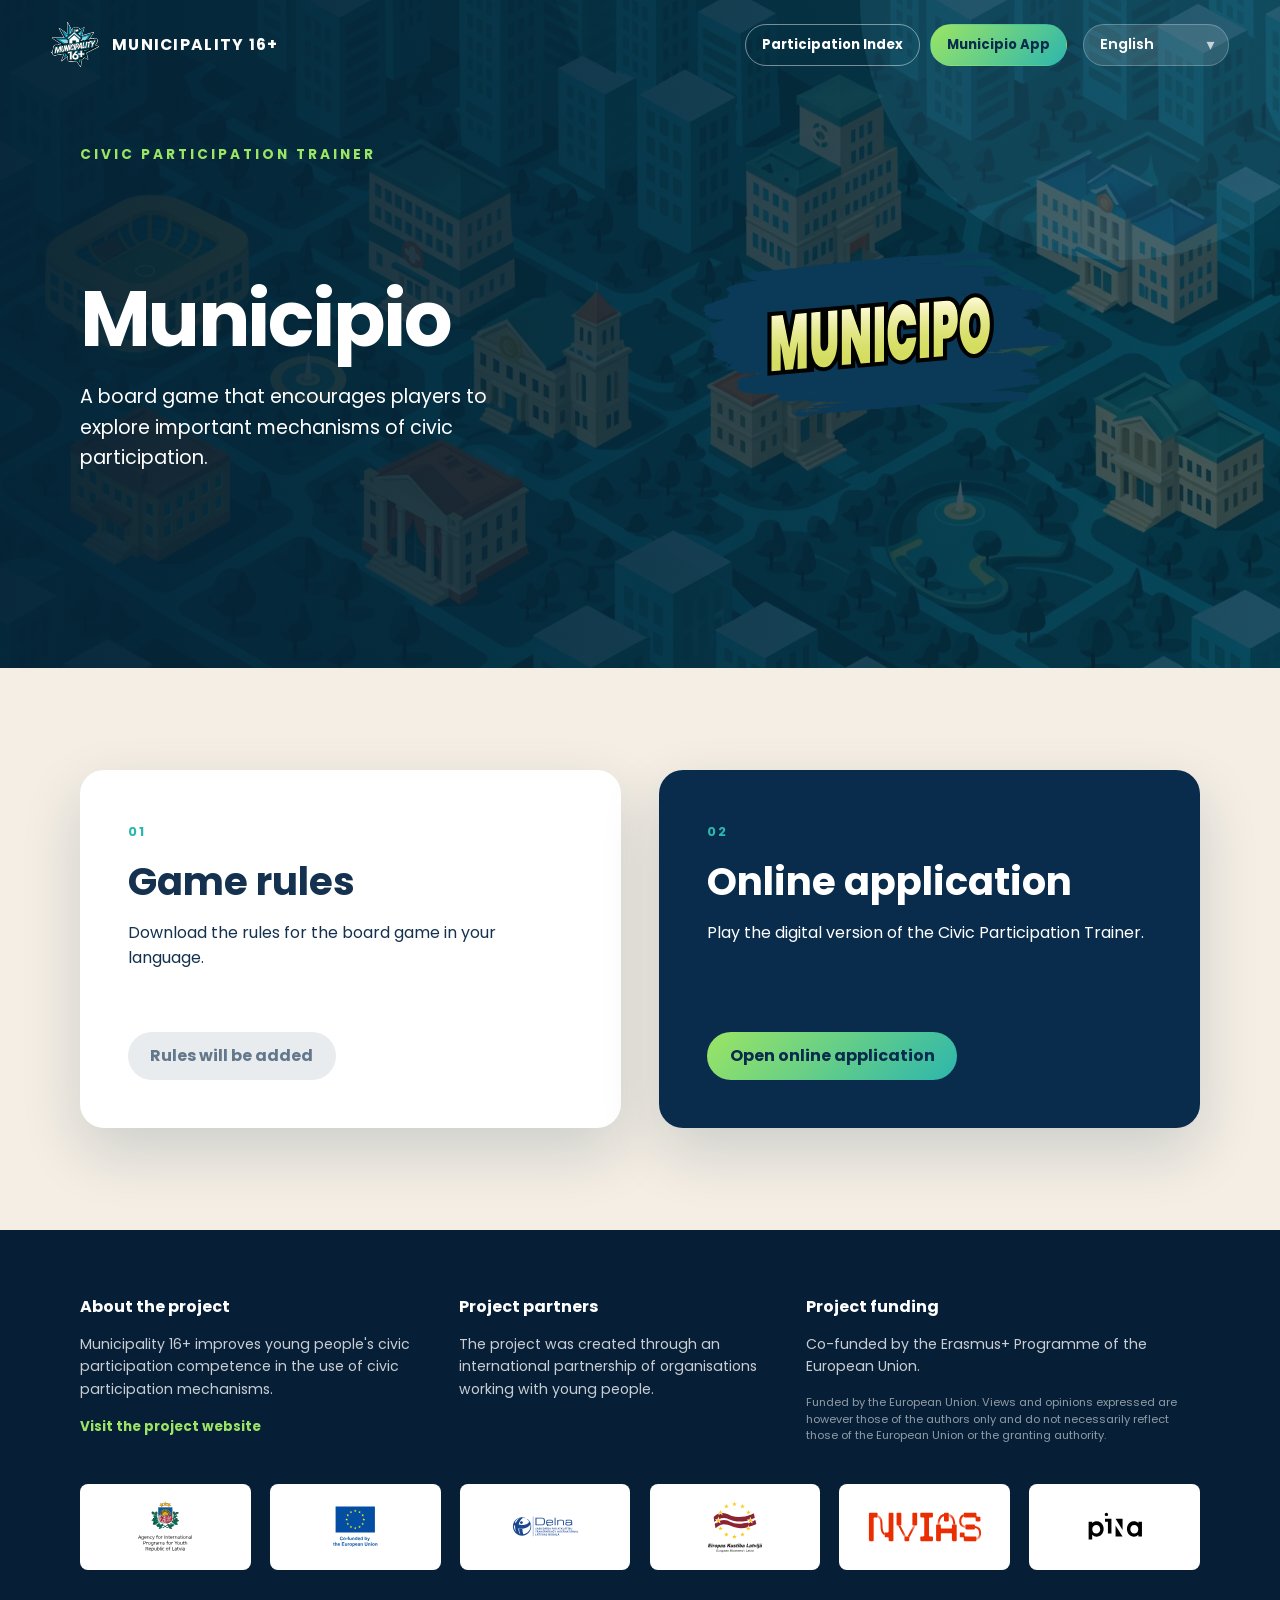
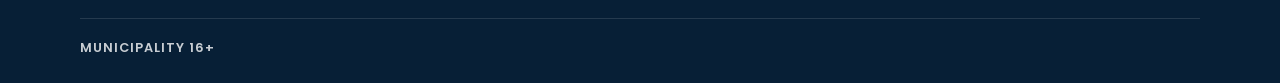
==== public/game.html @ 39b4b6cd "Redesign - simple routing" ====
<!DOCTYPE html>
<html lang="en">
  <head>
    <meta charset="UTF-8" />
    <meta name="viewport" content="width=device-width, initial-scale=1.0" />
    <meta
      name="description"
      content="Civic Participation Trainer board game and online application."
    />
    <title>Civic Participation Trainer | Municipality 16+</title>
    <link rel="preconnect" href="https://fonts.googleapis.com" />
    <link rel="preconnect" href="https://fonts.gstatic.com" crossorigin />
    <link
      href="https://fonts.googleapis.com/css2?family=Poppins:wght@300;400;600;700&display=swap"
      rel="stylesheet"
    />
    <link rel="stylesheet" href="assets/css/styles.css" />
    <link rel="icon" href="assets/img/favicon.svg" type="image/svg+xml" />
  </head>
  <body data-page="game">
    <header class="site-header">
      <a class="brand" href="index.html" aria-label="Municipality 16+">
        <img id="project-logo" src="assets/img/logo.svg" alt="" />
        <strong>Municipality 16+</strong>
      </a>

      <div class="header-actions">
        <nav class="tool-nav" aria-label="Project tools">
          <a
            class="header-button participation-link"
            href="https://participationindex.eu/en"
            target="_blank"
            rel="noopener"
            data-i18n="indexNav"
          ></a>
          <a
            class="header-button header-button-primary"
            href="https://app.municipality16plus.eu/"
            target="_blank"
            rel="noopener"
            data-i18n="appNav"
          ></a>
        </nav>
        <label class="language-selector">
          <span class="sr-only" id="language-label">Language</span>
          <select id="language-switcher" aria-labelledby="language-label">
            <option value="en">English</option>
            <option value="cs">Čeština</option>
            <option value="lv">Latviešu</option>
            <option value="sl">Slovenščina</option>
          </select>
        </label>
      </div>
    </header>

    <main>
      <section class="hero game-hero">
        <div class="container hero-copy">
          <p class="eyebrow" data-i18n="gameLabel"></p>
          <div class="game-hero-layout">
            <div>
              <h1 data-i18n="gameName"></h1>
              <p class="hero-lead" data-i18n="gameDetail"></p>
            </div>
            <img
              class="game-title-art"
              id="game-title-art"
              src="assets/img/title-municipo.svg"
              alt=""
            />
          </div>
        </div>
      </section>

      <section class="game-options">
        <div class="container option-grid">
          <article class="option-card">
            <span class="option-number">01</span>
            <h2 data-i18n="rulesTitle"></h2>
            <p data-i18n="rulesText"></p>
            <a class="button is-disabled" id="rules-link" aria-disabled="true">
              <span data-i18n="rulesUnavailable"></span>
            </a>
          </article>

          <article class="option-card option-card-featured">
            <span class="option-number">02</span>
            <h2 data-i18n="appTitle"></h2>
            <p data-i18n="appText"></p>
            <a
              class="button"
              href="https://app.municipality16plus.eu/"
              target="_blank"
              rel="noopener"
              data-i18n="appAction"
            ></a>
          </article>
        </div>
      </section>
    </main>

    <footer class="footer">
      <div class="container footer-grid">
        <section>
          <h2 data-i18n="aboutProjectTitle"></h2>
          <p data-i18n="aboutProjectText"></p>
          <a
            class="footer-link"
            href="https://youth.delna.lv/"
            target="_blank"
            rel="noopener"
            data-i18n="projectLink"
          ></a>
        </section>
        <section>
          <h2 data-i18n="partnersTitle"></h2>
          <p data-i18n="partnersText"></p>
        </section>
        <section class="funding">
          <h2 data-i18n="fundingTitle"></h2>
          <p data-i18n="fundingText"></p>
          <small data-i18n="fundingDisclaimer"></small>
        </section>
      </div>
      <div class="container logo-strip" aria-label="Project partners and funding">
        <img src="assets/img/logo_01.svg" alt="Agency for International Programs for Youth" />
        <img src="assets/img/logo_02.svg" alt="European Union" />
        <img src="assets/img/logo_03.svg" alt="Transparency International Latvia – Delna" />
        <img src="assets/img/logo_04.svg" alt="European Movement Latvia" />
        <img class="logo-wide" src="assets/img/Nvias_R.svg" alt="NVIAS" />
        <img src="assets/img/logo_06.svg" alt="PiNA" />
      </div>
      <div class="container footer-bottom">Municipality 16+</div>
    </footer>

    <script src="assets/js/main.js" type="module"></script>
  </body>
</html>
---- public/assets/css/styles.css ----
:root {
  --navy: #092c4c;
  --blue: #1769aa;
  --teal: #2db6ad;
  --lime: #9be564;
  --cream: #fffaf3;
  --sand: #f4eee4;
  --white: #ffffff;
  --text: #14314f;
  --muted: #5b7186;
  --shadow: 0 24px 60px rgba(9, 44, 76, 0.16);
}

* {
  box-sizing: border-box;
}

html {
  scroll-behavior: smooth;
}

body {
  margin: 0;
  background: var(--cream);
  color: var(--text);
  font-family: 'Poppins', system-ui, sans-serif;
  line-height: 1.6;
}

img {
  display: block;
  max-width: 100%;
}

a {
  color: inherit;
}

.container {
  width: min(1120px, 92vw);
  margin-inline: auto;
}

.site-header {
  position: absolute;
  z-index: 10;
  top: 0;
  left: 0;
  display: flex;
  width: 100%;
  align-items: center;
  justify-content: space-between;
  gap: 1rem;
  padding: 1.4rem clamp(1.5rem, 4vw, 4rem);
  color: var(--white);
}

.brand {
  display: flex;
  align-items: center;
  gap: 0.8rem;
  color: inherit;
  text-decoration: none;
  text-transform: uppercase;
  letter-spacing: 0.08em;
}

.brand img {
  width: 48px;
  height: 45px;
  object-fit: contain;
}

.brand strong {
  font-size: 0.98rem;
}

.header-actions {
  display: flex;
  align-items: center;
  gap: 1rem;
}

.tool-nav {
  display: flex;
  gap: 0.6rem;
}

.header-button {
  display: inline-flex;
  min-height: 42px;
  align-items: center;
  border: 1px solid rgba(255, 255, 255, 0.45);
  border-radius: 999px;
  padding: 0.5rem 1rem;
  color: var(--white);
  font-size: 0.82rem;
  font-weight: 700;
  text-decoration: none;
}

.header-button:hover,
.header-button:focus-visible {
  background: rgba(255, 255, 255, 0.14);
}

.header-button-primary {
  border-color: transparent;
  background: linear-gradient(135deg, var(--lime), var(--teal));
  color: var(--navy);
}

.language-selector {
  position: relative;
}

.language-selector::after {
  content: '▾';
  position: absolute;
  top: 50%;
  right: 0.9rem;
  color: rgba(255, 255, 255, 0.7);
  pointer-events: none;
  transform: translateY(-50%);
}

.language-selector select {
  border: 1px solid rgba(255, 255, 255, 0.25);
  border-radius: 999px;
  outline: none;
  appearance: none;
  background: rgba(255, 255, 255, 0.12);
  color: var(--white);
  font: inherit;
  font-size: 0.9rem;
  font-weight: 600;
  padding: 0.55rem 2.2rem 0.55rem 1rem;
}

.language-selector option {
  color: var(--navy);
}

.hero {
  position: relative;
  min-height: 520px;
  display: grid;
  place-items: center;
  overflow: hidden;
  background:
    radial-gradient(circle at 8% 85%, rgba(155, 229, 100, 0.3), transparent 25%),
    linear-gradient(135deg, var(--navy), #124f80 58%, var(--teal));
  color: var(--white);
}

.home-hero {
  min-height: 650px;
  background:
    linear-gradient(90deg, rgba(5, 34, 53, 0.94) 0%, rgba(5, 34, 53, 0.72) 48%, rgba(5, 34, 53, 0.18) 100%),
    url('../img/m16background.png') center / cover no-repeat;
}

.hero::before {
  content: '';
  position: absolute;
  width: 520px;
  height: 520px;
  top: -260px;
  right: -100px;
  border-radius: 50%;
  background: rgba(123, 214, 255, 0.1);
}

.hero-copy {
  position: relative;
  z-index: 1;
  padding-block: 9rem 6rem;
}

.home-hero .hero-copy h1 {
  max-width: 700px;
}

.hero-copy h1 {
  max-width: 900px;
  margin: 0;
  font-size: clamp(2.5rem, 6vw, 5rem);
  line-height: 1.02;
  letter-spacing: -0.035em;
}

.eyebrow {
  margin: 0 0 1rem;
  color: var(--lime);
  font-size: 0.85rem;
  font-weight: 700;
  letter-spacing: 0.22em;
  text-transform: uppercase;
}

.hero-lead {
  max-width: 680px;
  margin: 1.5rem 0 0;
  font-size: clamp(1.05rem, 1.5vw, 1.25rem);
}

.gateway {
  position: relative;
  z-index: 2;
  margin-top: -130px;
  padding: 0 0 clamp(4rem, 8vw, 7rem);
  background: transparent;
}

.gateway::before {
  content: '';
  position: absolute;
  z-index: -1;
  top: 130px;
  right: 0;
  bottom: 0;
  left: 0;
  background: var(--sand);
}

.gateway-grid,
.option-grid {
  display: grid;
  grid-template-columns: repeat(2, minmax(0, 1fr));
  gap: clamp(1.4rem, 3vw, 2.5rem);
}

.gateway-card {
  position: relative;
  display: flex;
  min-height: 390px;
  flex-direction: column;
  overflow: hidden;
  border-radius: 28px;
  background: var(--white);
  color: var(--text);
  text-decoration: none;
  box-shadow: var(--shadow);
  transition: transform 180ms ease, box-shadow 180ms ease;
}

.gateway-card-image {
  width: 100%;
  height: 210px;
  border-top: 1px solid rgba(9, 44, 76, 0.08);
  object-fit: cover;
}

.gateway-card-content {
  display: flex;
  min-height: 250px;
  flex: 1;
  flex-direction: column;
  padding: clamp(1.5rem, 3vw, 2.25rem);
}

.gateway-card::after {
  content: '';
  position: absolute;
  right: -3rem;
  bottom: -5rem;
  width: 220px;
  height: 220px;
  border-radius: 50%;
  opacity: 0.12;
  background: currentColor;
}

.gateway-card:hover,
.gateway-card:focus-visible {
  transform: translateY(-6px);
  box-shadow: 0 30px 70px rgba(9, 44, 76, 0.22);
}

.gateway-card-index {
  border-top: 8px solid var(--blue);
}

.gateway-card-game {
  border-top: 8px solid var(--teal);
}

.card-label {
  color: var(--blue);
  font-size: 0.78rem;
  font-weight: 700;
  letter-spacing: 0.14em;
  text-transform: uppercase;
}

.gateway-card h2 {
  max-width: 12ch;
  margin: 1rem 0;
  font-size: clamp(2rem, 3.5vw, 3.2rem);
  line-height: 1.08;
}

.gateway-card p {
  max-width: 42ch;
  margin: 0;
  color: var(--muted);
}

.card-action {
  margin-top: auto;
  padding-top: 2rem;
  color: var(--blue);
  font-weight: 700;
}

.card-action::after {
  content: ' →';
}

.game-hero {
  min-height: 560px;
  background:
    linear-gradient(90deg, rgba(5, 34, 53, 0.96), rgba(5, 34, 53, 0.7)),
    url('../img/m16background.png') center / cover no-repeat;
}

.game-hero-layout {
  display: grid;
  grid-template-columns: minmax(0, 0.85fr) minmax(320px, 1.15fr);
  align-items: center;
  gap: 3rem;
}

.game-title-art {
  width: 100%;
  max-height: 390px;
  object-fit: contain;
}

.game-options {
  padding: clamp(4rem, 8vw, 7rem) 0;
  background: var(--sand);
}

.option-card {
  min-height: 330px;
  border-radius: 24px;
  padding: clamp(2rem, 4vw, 3rem);
  background: var(--white);
  box-shadow: var(--shadow);
}

.option-card-featured {
  background: var(--navy);
  color: var(--white);
}

.option-number {
  color: var(--teal);
  font-size: 0.8rem;
  font-weight: 700;
  letter-spacing: 0.14em;
}

.option-card h2 {
  margin: 1rem 0;
  font-size: clamp(1.8rem, 3vw, 2.7rem);
  line-height: 1.15;
}

.option-card p {
  min-height: 5rem;
  margin-bottom: 2rem;
}

.button {
  display: inline-flex;
  min-height: 48px;
  align-items: center;
  justify-content: center;
  border-radius: 999px;
  padding: 0.7rem 1.4rem;
  background: linear-gradient(135deg, var(--lime), var(--teal));
  color: var(--navy);
  font-weight: 700;
  text-decoration: none;
}

.button:hover,
.button:focus-visible {
  filter: brightness(1.04);
}

.button.is-disabled {
  background: #e8ecef;
  color: #63788b;
  cursor: default;
}

.footer {
  padding: 4rem 0 1.5rem;
  background: #071f36;
  color: rgba(255, 255, 255, 0.78);
}

.footer-grid {
  display: grid;
  grid-template-columns: 1.1fr 1fr 1.25fr;
  gap: 2rem;
}

.footer h2 {
  margin: 0 0 0.8rem;
  color: var(--white);
  font-size: 1rem;
}

.footer p {
  margin: 0;
  font-size: 0.88rem;
}

.footer-link {
  display: inline-block;
  margin-top: 1rem;
  color: var(--lime);
  font-size: 0.84rem;
  font-weight: 700;
  text-decoration: none;
}

.footer-link:hover,
.footer-link:focus-visible {
  text-decoration: underline;
}

.footer small {
  display: block;
  margin-top: 1rem;
  color: rgba(255, 255, 255, 0.55);
  font-size: 0.7rem;
  line-height: 1.5;
}

.logo-strip {
  display: grid;
  grid-template-columns: repeat(6, minmax(90px, 1fr));
  align-items: center;
  gap: clamp(0.6rem, 1.5vw, 1.2rem);
  margin-top: 2.5rem;
}

.logo-strip img {
  width: 100%;
  height: 86px;
  border-radius: 8px;
  object-fit: contain;
  background: var(--white);
}

.logo-strip .logo-wide {
  padding: 1rem 0.7rem;
}

.footer-bottom {
  margin-top: 3rem;
  padding-top: 1.2rem;
  border-top: 1px solid rgba(255, 255, 255, 0.12);
  font-size: 0.8rem;
  font-weight: 600;
  letter-spacing: 0.08em;
  text-transform: uppercase;
}

.sr-only {
  position: absolute;
  width: 1px;
  height: 1px;
  padding: 0;
  margin: -1px;
  overflow: hidden;
  clip: rect(0, 0, 0, 0);
  white-space: nowrap;
  border: 0;
}

@media (max-width: 760px) {
  .site-header {
    align-items: flex-start;
  }

  .brand strong {
    display: none;
  }

  .header-actions {
    align-items: flex-end;
    flex-direction: column;
    gap: 0.4rem;
  }

  .tool-nav {
    order: 2;
  }

  .header-button {
    padding-inline: 0.75rem;
    font-size: 0.74rem;
  }

  .hero {
    min-height: 500px;
  }

  .home-hero {
    min-height: 590px;
    background-position: 58% center;
  }

  .game-hero-layout {
    grid-template-columns: 1fr;
    gap: 1.5rem;
  }

  .game-title-art {
    max-height: 260px;
  }

  .gateway-grid,
  .option-grid {
    grid-template-columns: 1fr;
  }

  .gateway {
    margin-top: -80px;
  }

  .gateway::before {
    top: 80px;
  }

  .gateway-card {
    min-height: 320px;
  }

  .gateway-card-image {
    height: 190px;
  }

  .footer-grid {
    grid-template-columns: 1fr;
  }

  .logo-strip {
    grid-template-columns: repeat(3, minmax(80px, 1fr));
  }
}

@media (max-width: 440px) {
  .logo-strip {
    grid-template-columns: repeat(2, minmax(80px, 1fr));
  }
}

@media (prefers-reduced-motion: reduce) {
  *,
  *::before,
  *::after {
    scroll-behavior: auto !important;
    transition-duration: 0.01ms !important;
  }
}
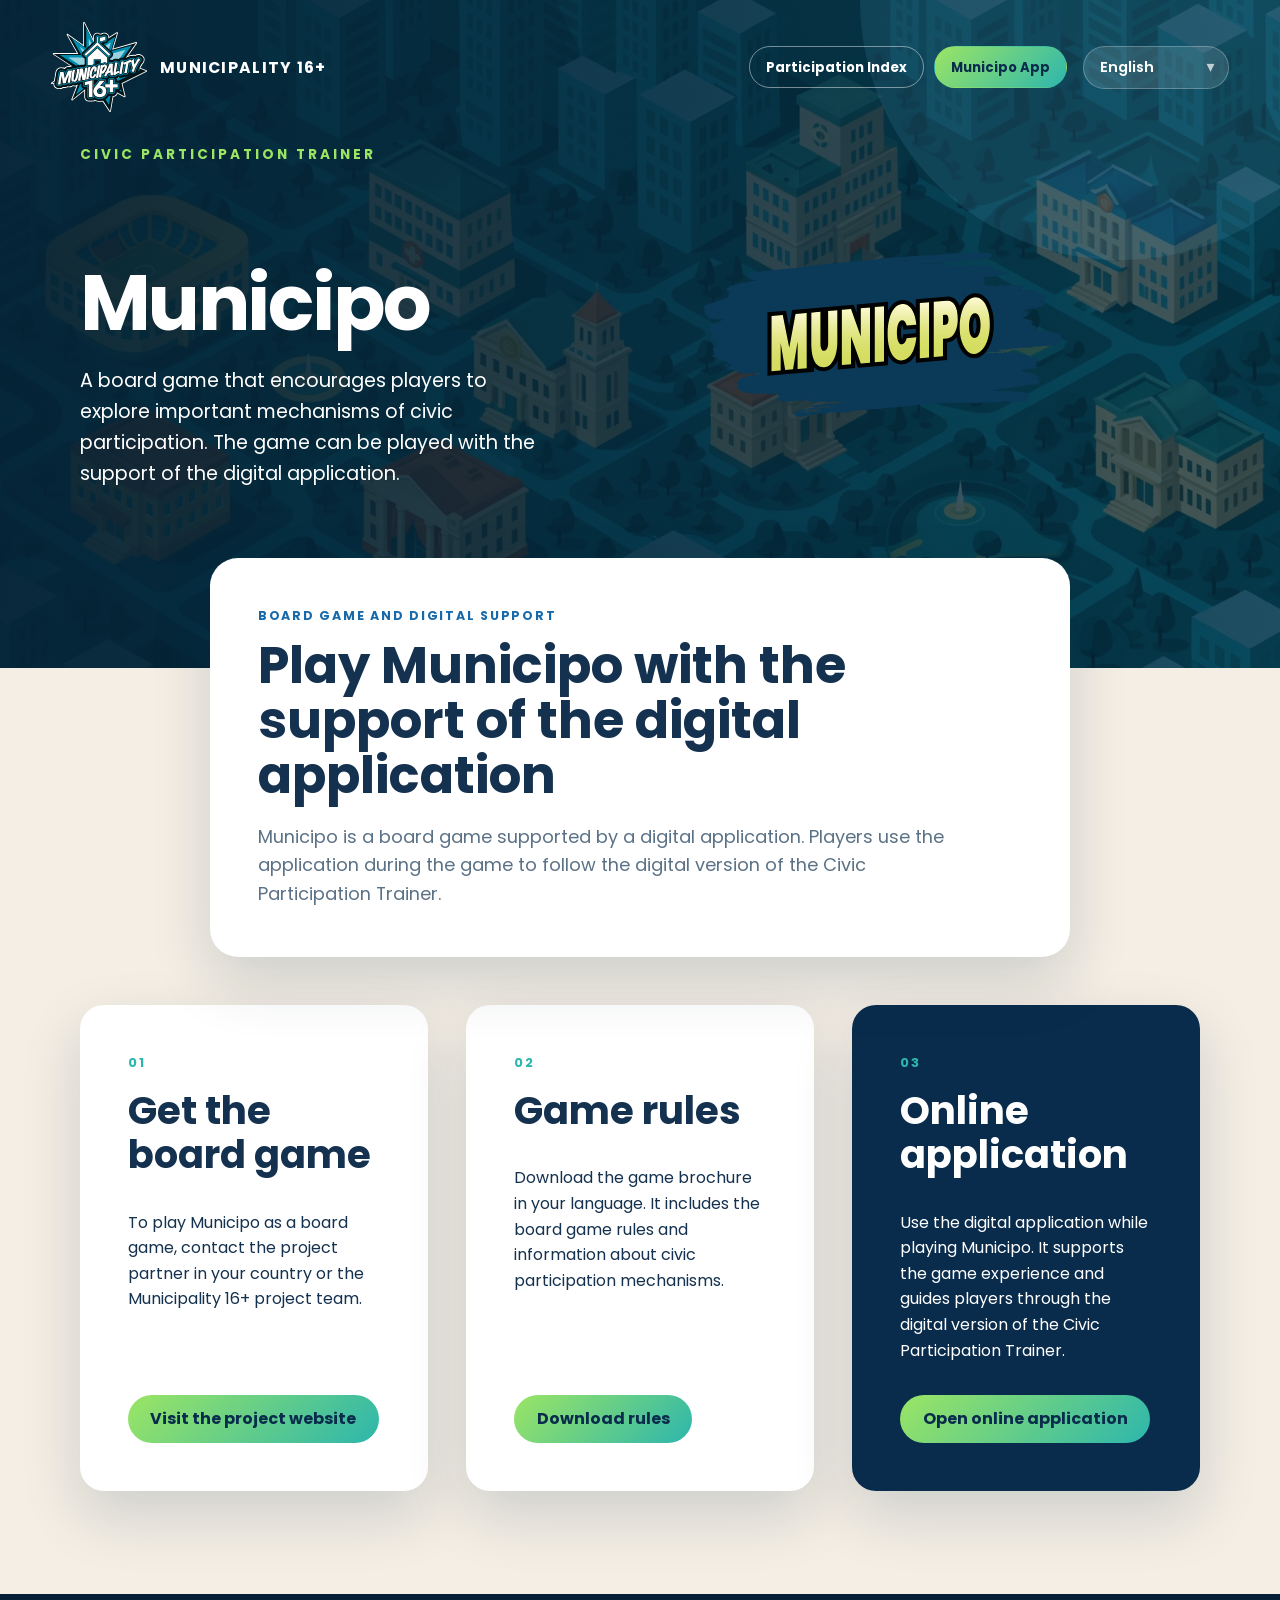
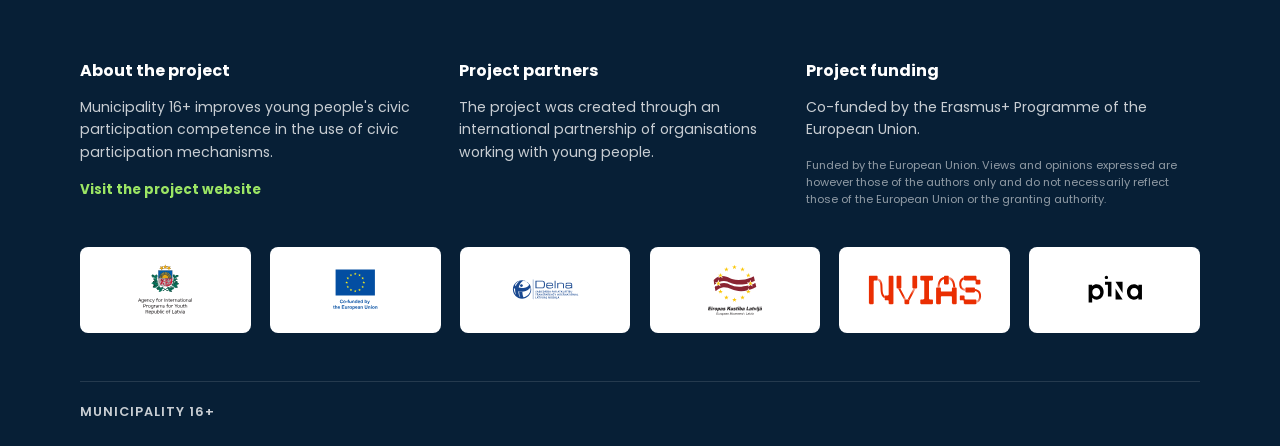
==== commit e6d226ae: "Update Municipo game and app landing content" ====
--- a/public/game.html
+++ b/public/game.html
@@ -14,7 +14,7 @@
       href="https://fonts.googleapis.com/css2?family=Poppins:wght@300;400;600;700&display=swap"
       rel="stylesheet"
     />
-    <link rel="stylesheet" href="assets/css/styles.css" />
+    <link rel="stylesheet" href="assets/css/styles.css?v=20260714-7" />
     <link rel="icon" href="assets/img/favicon.svg" type="image/svg+xml" />
   </head>
   <body data-page="game">
@@ -34,8 +34,8 @@
             data-i18n="indexNav"
           ></a>
           <a
-            class="header-button header-button-primary"
-            href="https://app.municipality16plus.eu/"
+            class="header-button header-button-primary app-link"
+            href="https://app.municipality16plus.eu/?lang=en"
             target="_blank"
             rel="noopener"
             data-i18n="appNav"
@@ -72,10 +72,38 @@
         </div>
       </section>
 
+      <section class="game-intro">
+        <div class="container game-intro-panel">
+          <p class="section-label" data-i18n="gameIntroLabel">Board game and digital support</p>
+          <h2 data-i18n="gameIntroTitle">Play Municipo with the support of the digital application</h2>
+          <p data-i18n="gameIntroText">
+            Municipo is a board game supported by a digital application. Players
+            use the application during the game to follow the digital version of
+            the Civic Participation Trainer.
+          </p>
+        </div>
+      </section>
+
       <section class="game-options">
         <div class="container option-grid">
           <article class="option-card">
             <span class="option-number">01</span>
+            <h2 data-i18n="getGameTitle">Get the board game</h2>
+            <p data-i18n="getGameText">
+              To play Municipo as a board game, contact the project partner in
+              your country or the Municipality 16+ project team.
+            </p>
+            <a
+              class="button"
+              href="https://youth.delna.lv/"
+              target="_blank"
+              rel="noopener"
+              data-i18n="getGameAction"
+            >Visit the project website</a>
+          </article>
+
+          <article class="option-card">
+            <span class="option-number">02</span>
             <h2 data-i18n="rulesTitle"></h2>
             <p data-i18n="rulesText"></p>
             <a class="button is-disabled" id="rules-link" aria-disabled="true">
@@ -84,12 +112,12 @@
           </article>
 
           <article class="option-card option-card-featured">
-            <span class="option-number">02</span>
+            <span class="option-number">03</span>
             <h2 data-i18n="appTitle"></h2>
             <p data-i18n="appText"></p>
             <a
-              class="button"
-              href="https://app.municipality16plus.eu/"
+              class="button app-link"
+              href="https://app.municipality16plus.eu/?lang=en"
               target="_blank"
               rel="noopener"
               data-i18n="appAction"
@@ -125,14 +153,22 @@
       <div class="container logo-strip" aria-label="Project partners and funding">
         <img src="assets/img/logo_01.svg" alt="Agency for International Programs for Youth" />
         <img src="assets/img/logo_02.svg" alt="European Union" />
-        <img src="assets/img/logo_03.svg" alt="Transparency International Latvia – Delna" />
-        <img src="assets/img/logo_04.svg" alt="European Movement Latvia" />
-        <img class="logo-wide" src="assets/img/Nvias_R.svg" alt="NVIAS" />
-        <img src="assets/img/logo_06.svg" alt="PiNA" />
+        <a href="https://delna.lv/" target="_blank" rel="noopener noreferrer">
+          <img src="assets/img/logo_03.svg" alt="Transparency International Latvia – Delna" />
+        </a>
+        <a href="https://eiropaskustiba.lv/" target="_blank" rel="noopener noreferrer">
+          <img src="assets/img/logo_04.svg" alt="European Movement Latvia" />
+        </a>
+        <a href="http://nvias.org/" target="_blank" rel="noopener noreferrer">
+          <img class="logo-wide" src="assets/img/Nvias_R.svg" alt="NVIAS" />
+        </a>
+        <a href="https://www.pina.si/" target="_blank" rel="noopener noreferrer">
+          <img src="assets/img/logo_06.svg" alt="PiNA" />
+        </a>
       </div>
       <div class="container footer-bottom">Municipality 16+</div>
     </footer>
 
-    <script src="assets/js/main.js" type="module"></script>
+    <script src="assets/js/main.js?v=20260714-7" type="module"></script>
   </body>
 </html>
--- a/public/assets/css/styles.css
+++ b/public/assets/css/styles.css
@@ -66,8 +66,8 @@
 }
 
 .brand img {
-  width: 48px;
-  height: 45px;
+  width: 96px;
+  height: 90px;
   object-fit: contain;
 }
 
@@ -226,7 +226,7 @@
 .gateway-grid,
 .option-grid {
   display: grid;
-  grid-template-columns: repeat(2, minmax(0, 1fr));
+  grid-template-columns: repeat(3, minmax(220px, 1fr));
   gap: clamp(1.4rem, 3vw, 2.5rem);
 }
 
@@ -285,6 +285,10 @@
   border-top: 8px solid var(--teal);
 }
 
+.gateway-card-app {
+  border-top: 8px solid var(--lime);
+}
+
 .card-label {
   color: var(--blue);
   font-size: 0.78rem;
@@ -294,9 +298,9 @@
 }
 
 .gateway-card h2 {
-  max-width: 12ch;
+  max-width: 14ch;
   margin: 1rem 0;
-  font-size: clamp(2rem, 3.5vw, 3.2rem);
+  font-size: clamp(1.7rem, 2.6vw, 2.7rem);
   line-height: 1.08;
 }
 
@@ -338,12 +342,53 @@
 }
 
 .game-options {
-  padding: clamp(4rem, 8vw, 7rem) 0;
+  padding: clamp(2rem, 5vw, 3rem) 0 clamp(4rem, 8vw, 7rem);
   background: var(--sand);
 }
 
+.game-intro {
+  position: relative;
+  z-index: 2;
+  margin-top: -110px;
+  padding: 0;
+  background: linear-gradient(to bottom, transparent 0 110px, var(--sand) 110px);
+}
+
+.game-intro-panel {
+  max-width: 860px;
+  border-radius: 28px;
+  padding: clamp(2rem, 4vw, 3rem);
+  background: var(--white);
+  box-shadow: var(--shadow);
+}
+
+.section-label {
+  margin: 0 0 0.75rem;
+  color: var(--blue);
+  font-size: 0.78rem;
+  font-weight: 700;
+  letter-spacing: 0.14em;
+  text-transform: uppercase;
+}
+
+.game-intro h2 {
+  max-width: 780px;
+  margin: 0;
+  font-size: clamp(2rem, 4vw, 3.5rem);
+  line-height: 1.08;
+}
+
+.game-intro p:last-child {
+  max-width: 720px;
+  margin: 1.2rem 0 0;
+  color: var(--muted);
+  font-size: clamp(1rem, 1.4vw, 1.15rem);
+}
+
 .option-card {
+  display: flex;
   min-height: 330px;
+  flex-direction: column;
   border-radius: 24px;
   padding: clamp(2rem, 4vw, 3rem);
   background: var(--white);
@@ -369,8 +414,13 @@
 }
 
 .option-card p {
-  min-height: 5rem;
+  min-height: 7rem;
   margin-bottom: 2rem;
+}
+
+.option-card .button {
+  align-self: flex-start;
+  margin-top: auto;
 }
 
 .button {
@@ -456,6 +506,10 @@
   border-radius: 8px;
   object-fit: contain;
   background: var(--white);
+}
+
+.logo-strip a {
+  display: block;
 }
 
 .logo-strip .logo-wide {
@@ -489,6 +543,11 @@
     align-items: flex-start;
   }
 
+  .brand img {
+    width: 80px;
+    height: 75px;
+  }
+
   .brand strong {
     display: none;
   }
@@ -537,6 +596,11 @@
 
   .gateway::before {
     top: 80px;
+  }
+
+  .game-intro {
+    margin-top: -70px;
+    background: linear-gradient(to bottom, transparent 0 70px, var(--sand) 70px);
   }
 
   .gateway-card {
